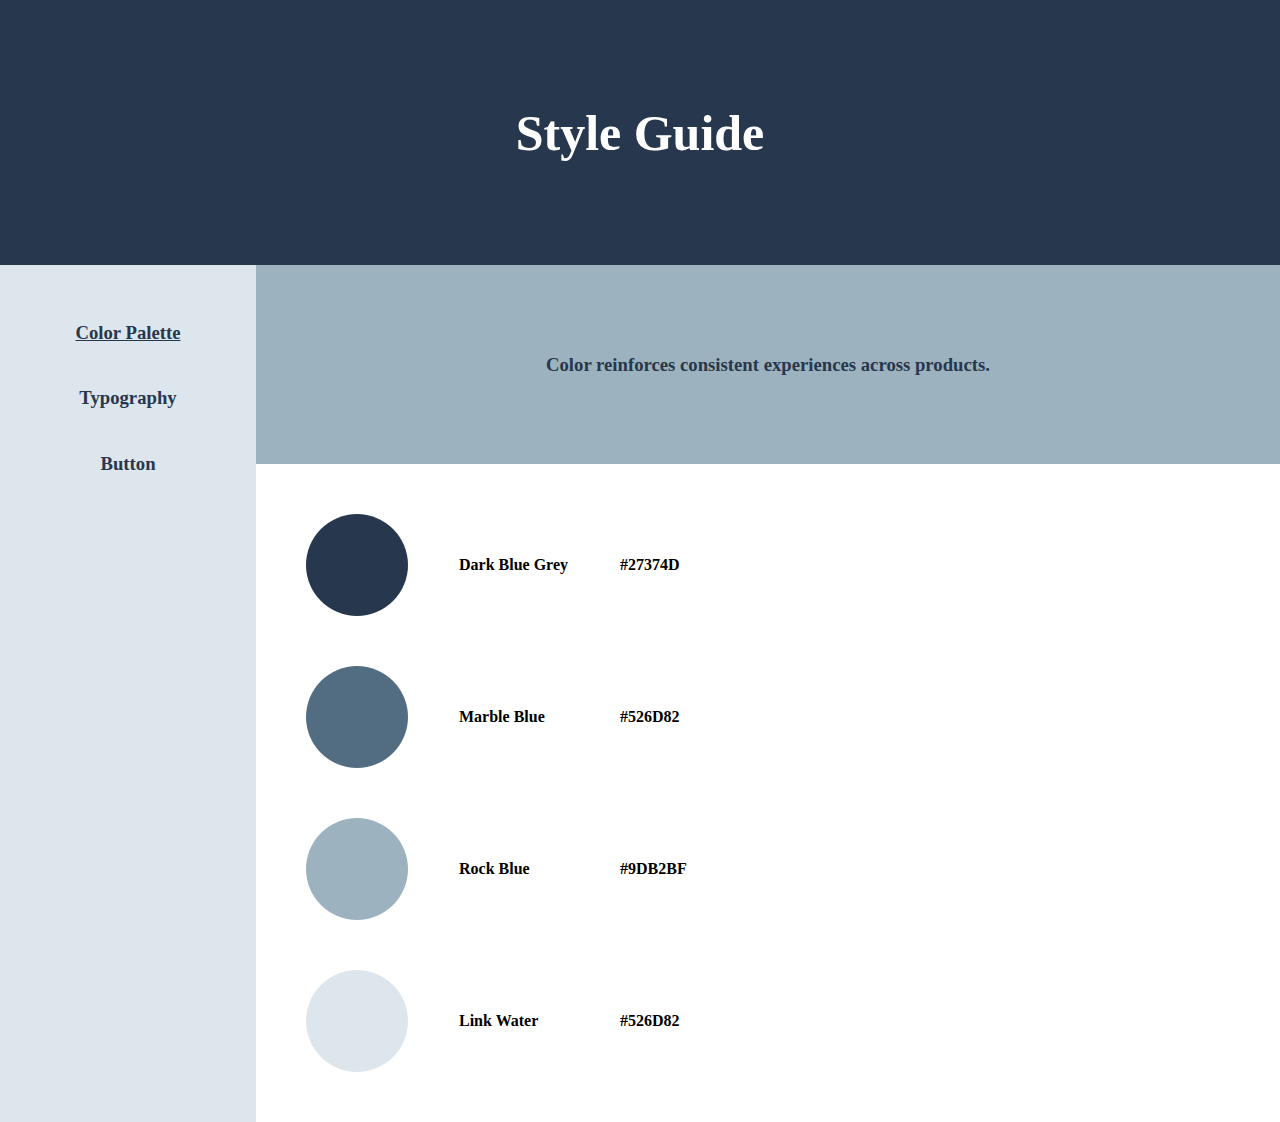
==== index.html @ 72009c86 "complete color page" ====
<!DOCTYPE html>
<html lang="en">


<head>
    <link rel="stylesheet" href="styles.css">
</head>

<body>
        
    </div>
    <div class="grid">
        <div class="item-a">
            <h1 class="banner-heading">Style Guide</h1>
        </div>

        <div class="item-b">
            <h3 class="sub-heading">Color reinforces consistent experiences across products.</h3>
        </div>

        <div class="item-c">
            <ul>
                <li><h3 class="selected">Color Palette</h3></li>
                <li><h3>Typography</h3></li>
                <li><h3>Button</h3></li>
            </ul>
        </div>

        <div class="item-d">
            
            <table class="color_sample">
                <tr>
                    <td class="color-01"></td>
                    <td class="color-name">Dark Blue Grey</td>
                    <td class="color-code">#27374D</td>
                </tr>

                <tr>
                    <td class="color-02"></td>
                    <td class="color-name">Marble Blue</td>
                    <td class="color-code">#526D82</td>
                </tr>

                <tr>
                    <td class="color-03"></td>
                    <td class="color-name">Rock Blue</td>
                    <td class="color-code">#9DB2BF</td>
                </tr>

                <tr>
                    <td class="color-04"></td>
                    <td class="color-name">Link Water</td>
                    <td class="color-code">#526D82</td>
                </tr>


            </table>





        </div>

    </div>
    



</body>
</html>
---- styles.css ----
body { 
    top: 0;
    padding: 0;
    margin: 0;
}



.grid { 
    display: grid;
    grid-template-columns: 0.5fr 2fr;
    grid-template-rows: 2fr 1.5fr 6fr;
    grid-template-areas:
    "header header "
    "sidebar subheader"
    "sidebar main"
    ;
    width: 100vw;
    height: 100vh;
    
}



.item-a { 
    grid-area: header;
    background-color: #27374D ;
}

.item-a h1 { 
    text-align: center;
    color: white;
    padding: 70px 0 ;
    font-size: 50px;
}

.item-b { 
    grid-area: subheader;
    background-color: #9DB2BF;
}

.item-c { 
    grid-area: sidebar;
    background-color: #DDE6ED;
    height: 100%;
}

.item-c ul { 
    list-style-type: none;
    padding: 10px 10px;
    text-align: center;
    line-height: 2.5;
    color: #27374D;
    font-weight: bold;
}

.item-b h3 { 
    text-align: center;
    color: #27374D;
    padding: 70px 0;

}

.selected { 
    text-decoration: underline;
}



.item-d { 
    grid-area: main;
}

.item-d ul { 
    list-style-type: none;
    margin: 10px ;
    
}

.item-d ul li { 
    line-height: 1.5;
}



.item-d .color-01 { 
    width: 100px;
    height: 100px;
    border-radius: 50%;
    background: #27374D;
    margin: 50px 0;
}

.item-d .color-02 { 
    width: 100px;
    height: 100px;
    border-radius: 50%;
    background: #526D82;
    margin: 50px 0;
}

.item-d .color-03 { 
    width: 100px;
    height: 100px;
    border-radius: 50%;
    background: #9DB2BF;
    margin: 50px 0;
}

.item-d .color-04 { 
    width: 100px;
    height: 100px;
    border-radius: 50%;
    background: #DDE6ED;
    margin: 50px 0;
}





.color_sample { 
    border-spacing: 50px;
}

.color-name { 
    font-weight: bold;
}

.color-code { 
    font-weight: bold;
}
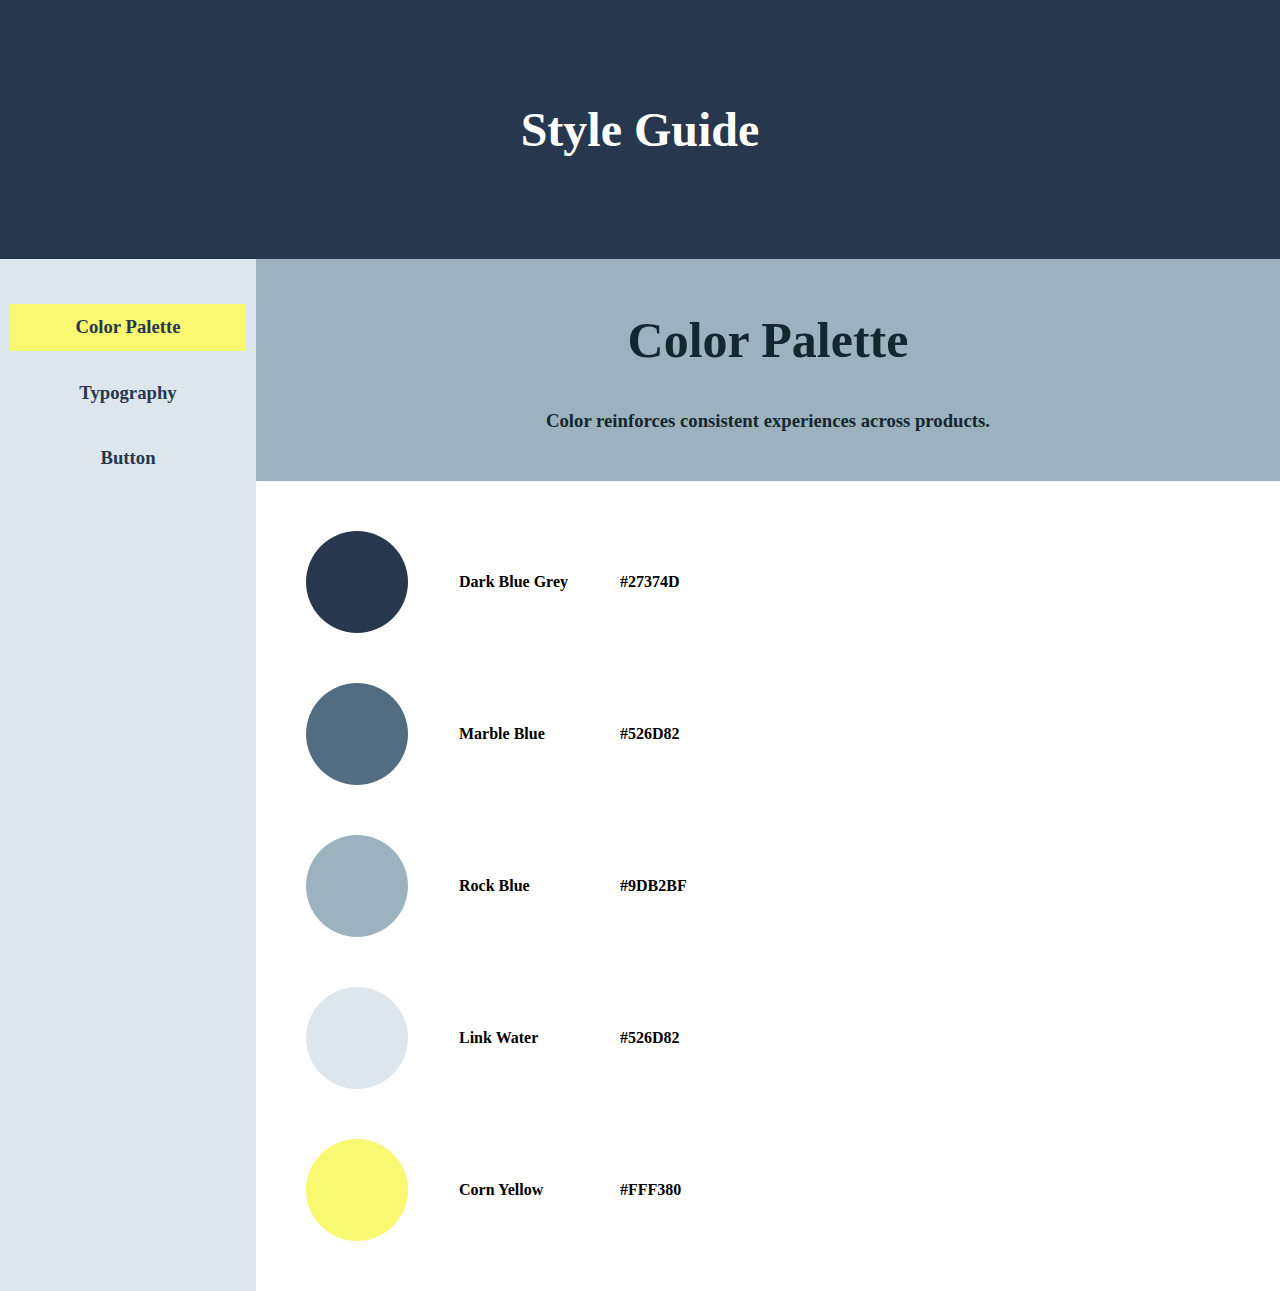
==== commit 3e9aeabc: "updated Typography page" ====
--- a/index.html
+++ b/index.html
@@ -15,13 +15,14 @@
         </div>
 
         <div class="item-b">
+            <h2>Color Palette</h2>
             <h3 class="sub-heading">Color reinforces consistent experiences across products.</h3>
         </div>
 
         <div class="item-c">
             <ul>
                 <li><h3 class="selected">Color Palette</h3></li>
-                <li><h3>Typography</h3></li>
+                <li><h3> <a href="/Users/brucewong/Documents/Resource/Learning/Code Learning/Codecademy/Front End Project/websitedesignsystem/index_typo.html"> Typography</a></h3></li>
                 <li><h3>Button</h3></li>
             </ul>
         </div>
@@ -53,6 +54,12 @@
                     <td class="color-code">#526D82</td>
                 </tr>
 
+                <tr>
+                    <td class="color-05"></td>
+                    <td class="color-name">Corn Yellow</td>
+                    <td class="color-code">#FFF380</td>
+                </tr>
+
 
             </table>
 
--- a/styles.css
+++ b/styles.css
@@ -22,6 +22,18 @@
 }
 
 
+a:visited{ 
+text-decoration: none;
+color: #27374D ;
+}
+
+
+a { 
+    text-decoration: none;
+    color: #27374D ;
+    }
+
+
 
 .item-a { 
     grid-area: header;
@@ -32,7 +44,7 @@
     text-align: center;
     color: white;
     padding: 70px 0 ;
-    font-size: 50px;
+    font-size: 48px;
 }
 
 .item-b { 
@@ -57,13 +69,21 @@
 
 .item-b h3 { 
     text-align: center;
-    color: #27374D;
-    padding: 70px 0;
+    color: #132731;
+    padding-bottom: 30px;
+
+}
+
+.item-b h2 { 
+    text-align: center;
+    color: #132731;
+    font-size: 50px;
+    padding-top: 10px;
 
 }
 
 .selected { 
-    text-decoration: underline;
+    background-color: #F9F871 ;
 }
 
 
@@ -116,6 +136,15 @@
     margin: 50px 0;
 }
 
+.item-d .color-05 { 
+    width: 100px;
+    height: 100px;
+    border-radius: 50%;
+    background: #F9F871;
+    margin: 50px 0;
+}
+
+
 
 
 
@@ -130,4 +159,53 @@
 
 .color-code { 
     font-weight: bold;
-}+}
+
+.item-d .lato_style { 
+    padding: 10px 30px ;
+    font-family: "Lato";
+}
+
+.lato_style p { 
+    line-height: 1.5;
+}
+
+.item-d .font_style_lato { 
+    font-weight: bold;
+}
+
+.item-d h3 { 
+    font-size: 40px;
+}
+
+.item-d .type_scale { 
+    margin-top: 100px ;
+}
+
+.item-d .lato_style td { 
+    padding: 10px ;
+    padding-right: 40px ;
+
+}
+
+.item-d table { 
+    font-family: "Lato";
+}
+
+.item-d tr .scale_sample h1 { 
+    font-size: 48px  ;
+}
+
+.item-d tr .scale_sample h2 { 
+    font-size: 36px  ;
+}
+
+.item-d tr .scale_sample h3 { 
+    font-size: 30px  ;
+}
+
+.item-d tr .scale_sample_body { 
+    font-size: 18px;
+   
+}
+
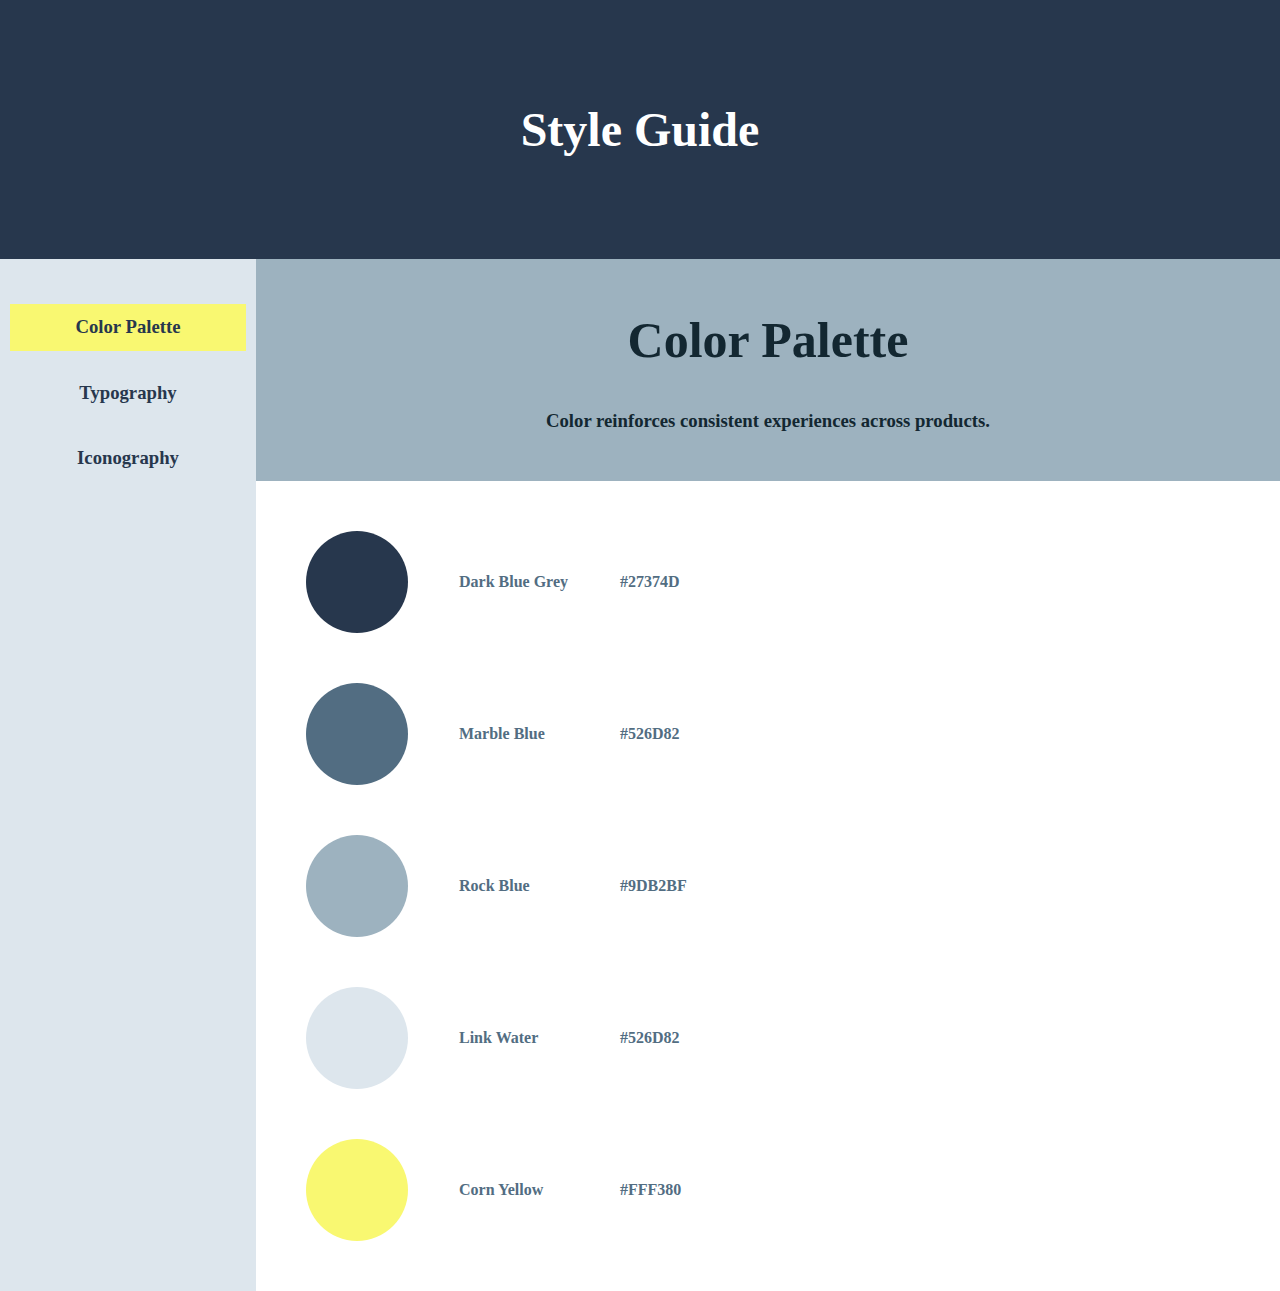
==== commit c10a4147: "add icon page" ====
--- a/index.html
+++ b/index.html
@@ -22,8 +22,8 @@
         <div class="item-c">
             <ul>
                 <li><h3 class="selected">Color Palette</h3></li>
-                <li><h3> <a href="/Users/brucewong/Documents/Resource/Learning/Code Learning/Codecademy/Front End Project/websitedesignsystem/index_typo.html"> Typography</a></h3></li>
-                <li><h3>Button</h3></li>
+                <li><h3><a href="index_typo.html"> Typography</a></h3></li>
+                <li><h3><a href="index_icon.html">Iconography</a></h3></li>
             </ul>
         </div>
 
--- a/styles.css
+++ b/styles.css
@@ -155,10 +155,12 @@
 
 .color-name { 
     font-weight: bold;
+    color: #526D82;
 }
 
 .color-code { 
     font-weight: bold;
+    color: #526D82;
 }
 
 .item-d .lato_style { 
@@ -209,3 +211,31 @@
    
 }
 
+.sample_detail { 
+    color: #526D82;
+}
+
+#description { 
+    color: #526D82 ;
+}
+
+.icon_table { 
+    display: grid;
+    grid-template-columns: repeat(4, 1fr);
+    gap: 50px;
+    margin: 50px;
+    
+}
+
+.icon_table img { 
+    display: block;
+    margin-left: auto;
+    margin-right: auto;
+}
+
+.icon_name { 
+    text-align: center;
+    font-family: "Lato";
+    color:  #526D82;
+}
+
